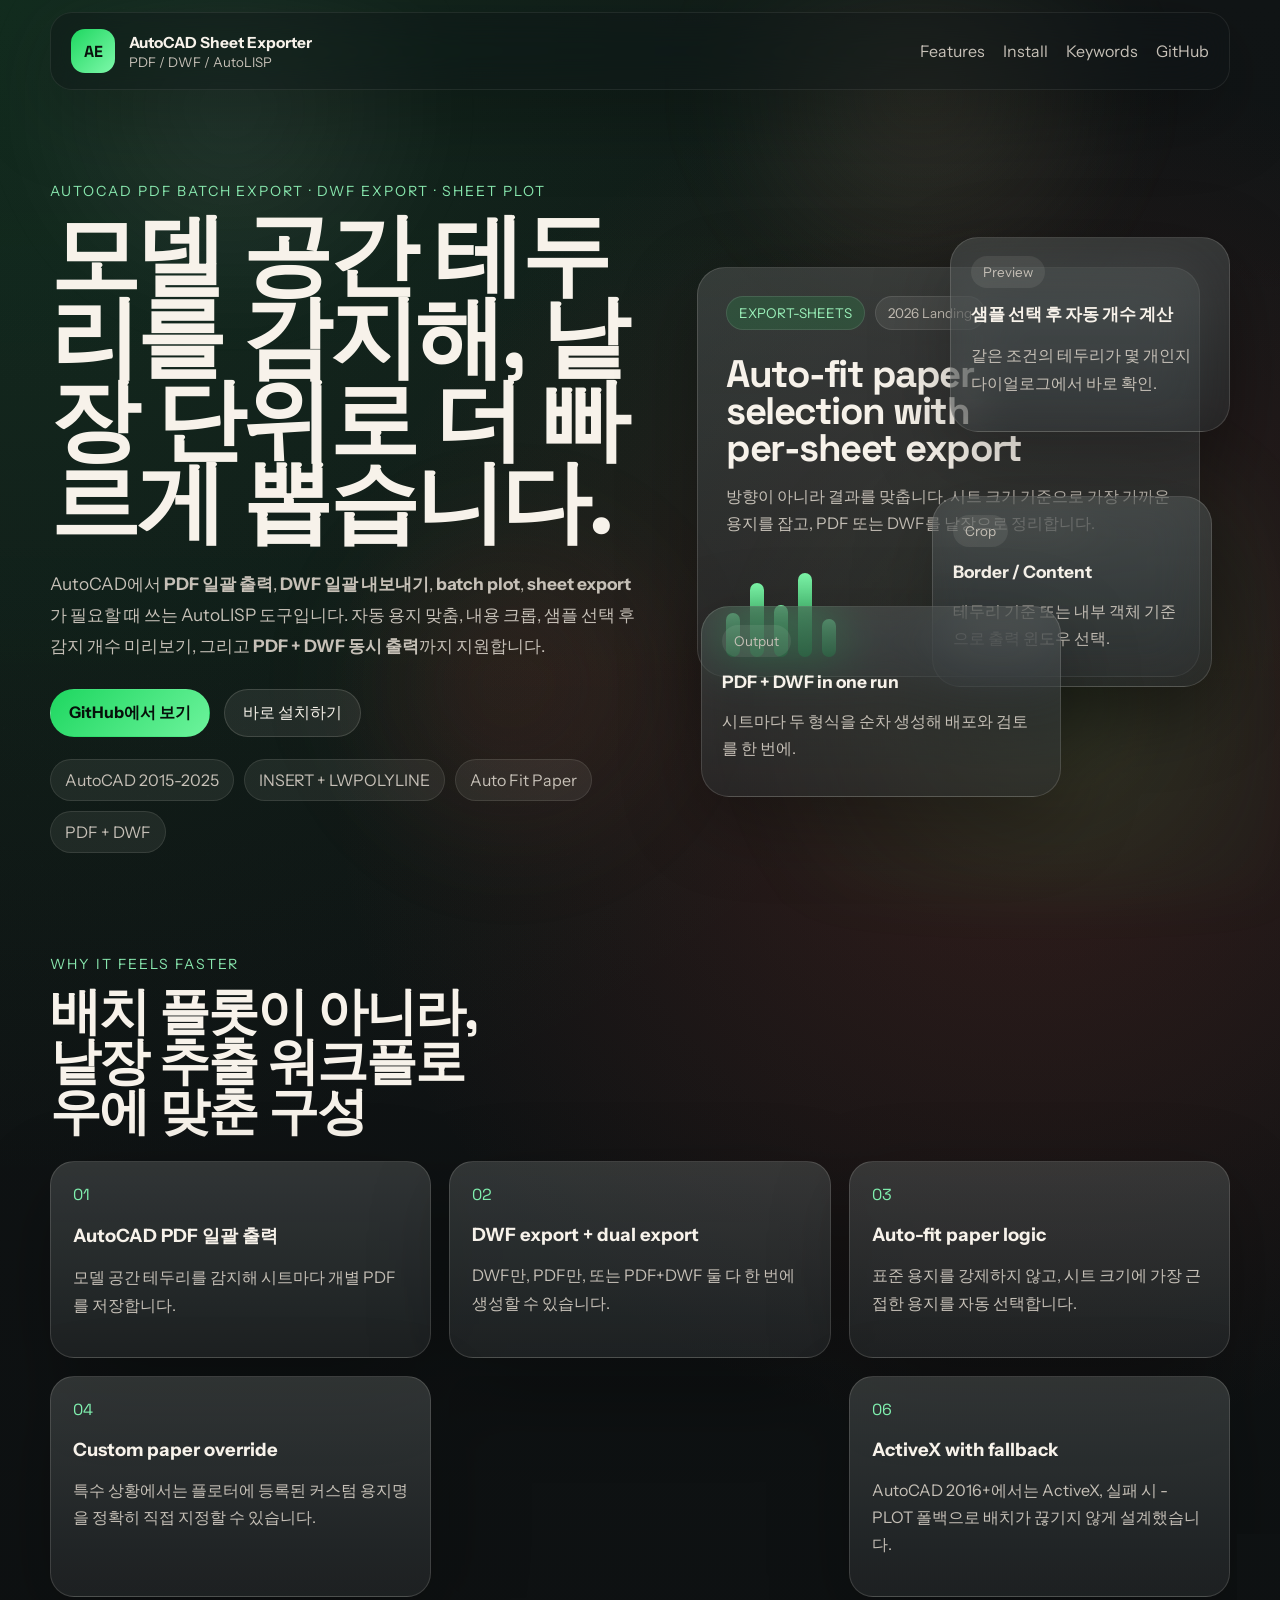
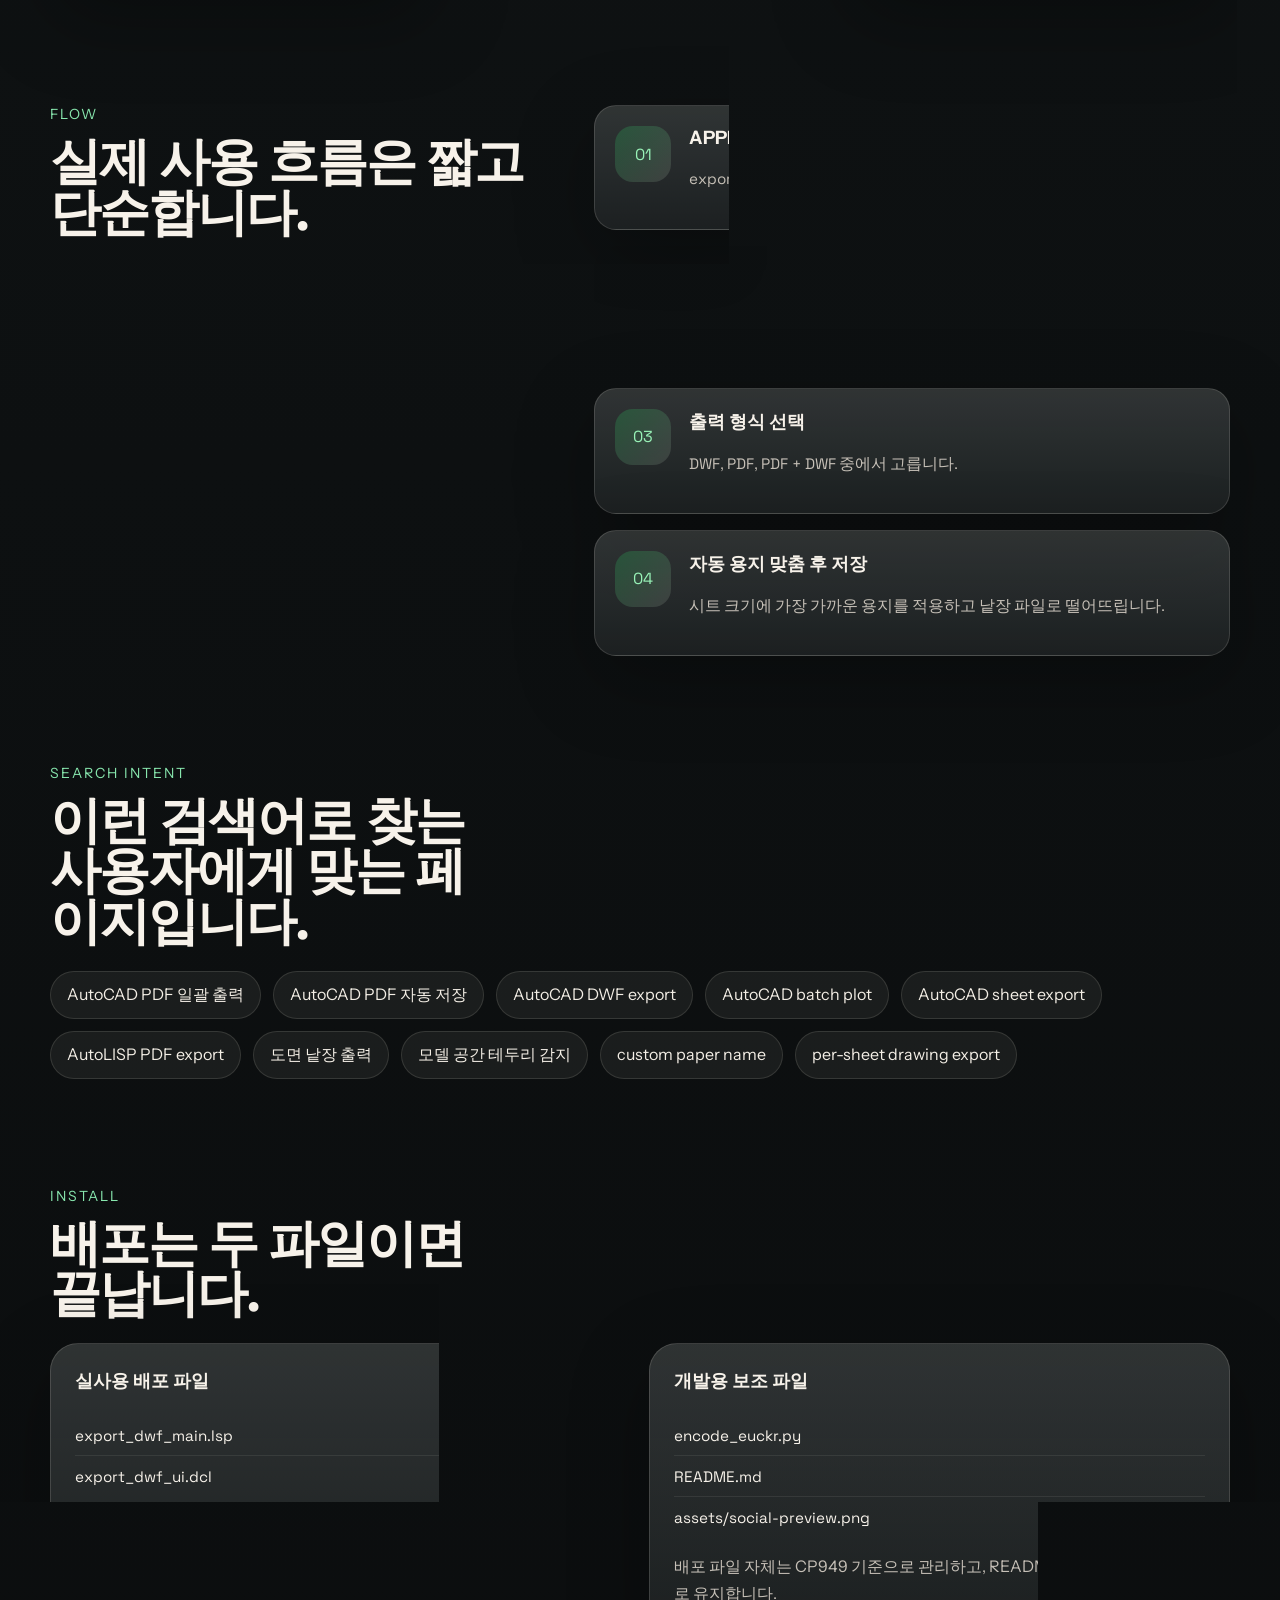
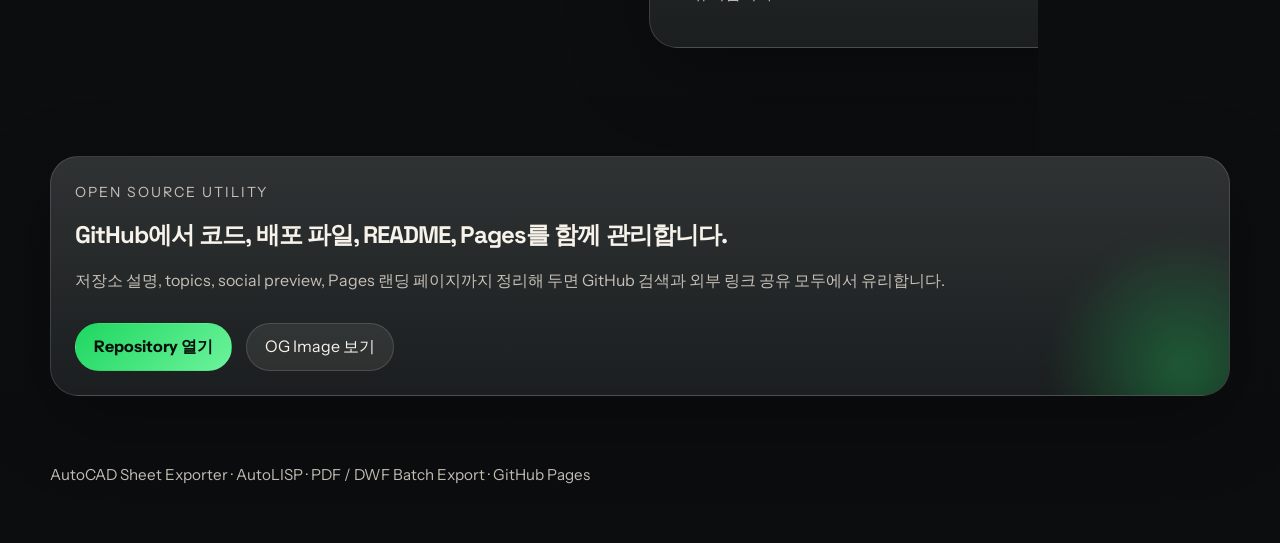
==== docs/index.html @ f346c5ea "Create GitHub Pages landing site" ====
<!doctype html>
<html lang="ko">
  <head>
    <meta charset="utf-8" />
    <meta name="viewport" content="width=device-width, initial-scale=1" />
    <title>AutoCAD PDF/DWF Batch Exporter | AutoLISP Sheet Export</title>
    <meta
      name="description"
      content="AutoCAD PDF 일괄 출력, DWF 일괄 내보내기, batch plot, sheet export를 위한 AutoLISP 도구. 모델 공간 테두리 감지, 자동 용지 맞춤, PDF+DWF 동시 출력 지원."
    />
    <meta
      name="keywords"
      content="AutoCAD PDF 일괄 출력, AutoCAD DWF export, AutoCAD batch plot, AutoCAD sheet export, AutoLISP PDF export, AutoCAD 도면 낱장 출력"
    />
    <meta name="theme-color" content="#101314" />
    <meta name="robots" content="index,follow,max-image-preview:large" />
    <link rel="canonical" href="https://notoow.github.io/autocad-dwf-exporter/" />
    <link rel="icon" href="./assets/favicon.svg" type="image/svg+xml" />
    <link rel="manifest" href="./site.webmanifest" />
    <meta property="og:type" content="website" />
    <meta property="og:site_name" content="AutoCAD Sheet Exporter" />
    <meta property="og:title" content="AutoCAD PDF/DWF Batch Exporter" />
    <meta
      property="og:description"
      content="모델 공간 테두리를 감지해 PDF, DWF, 또는 PDF+DWF로 낱장 출력하는 AutoLISP 배치 내보내기 도구."
    />
    <meta property="og:url" content="https://notoow.github.io/autocad-dwf-exporter/" />
    <meta
      property="og:image"
      content="https://notoow.github.io/autocad-dwf-exporter/assets/social-preview.png"
    />
    <meta property="og:image:width" content="1280" />
    <meta property="og:image:height" content="640" />
    <meta name="twitter:card" content="summary_large_image" />
    <meta name="twitter:title" content="AutoCAD PDF/DWF Batch Exporter" />
    <meta
      name="twitter:description"
      content="AutoCAD PDF 일괄 출력, DWF export, batch plot, sheet export를 위한 AutoLISP Pages 랜딩 페이지."
    />
    <meta
      name="twitter:image"
      content="https://notoow.github.io/autocad-dwf-exporter/assets/social-preview.png"
    />
    <link rel="preconnect" href="https://fonts.googleapis.com" />
    <link rel="preconnect" href="https://fonts.gstatic.com" crossorigin />
    <link
      href="https://fonts.googleapis.com/css2?family=Instrument+Sans:wght@400;500;600;700&family=Space+Grotesk:wght@500;700&display=swap"
      rel="stylesheet"
    />
    <link rel="stylesheet" href="./styles.css" />
    <script type="application/ld+json">
      {
        "@context": "https://schema.org",
        "@type": "SoftwareSourceCode",
        "name": "AutoCAD Sheet Exporter",
        "description": "AutoCAD PDF/DWF batch exporter for model-space sheet borders with auto-fit paper selection, crop modes, preview counts, and PDF+DWF dual export.",
        "codeRepository": "https://github.com/notoow/autocad-dwf-exporter",
        "programmingLanguage": "AutoLISP",
        "runtimePlatform": "AutoCAD 2015-2025",
        "license": "https://github.com/notoow/autocad-dwf-exporter/blob/main/LICENSE",
        "keywords": [
          "AutoCAD PDF batch export",
          "AutoCAD DWF export",
          "AutoCAD batch plot",
          "AutoCAD sheet export",
          "AutoLISP PDF export",
          "AutoCAD 도면 낱장 출력"
        ],
        "author": {
          "@type": "Person",
          "name": "notoow"
        }
      }
    </script>
  </head>
  <body>
    <div class="ambient ambient-a"></div>
    <div class="ambient ambient-b"></div>
    <div class="grain"></div>

    <header class="topbar shell">
      <a class="brand" href="#top">
        <span class="brand-mark">AE</span>
        <span class="brand-copy">
          <strong>AutoCAD Sheet Exporter</strong>
          <small>PDF / DWF / AutoLISP</small>
        </span>
      </a>
      <nav class="nav">
        <a href="#features">Features</a>
        <a href="#install">Install</a>
        <a href="#keywords">Keywords</a>
        <a href="https://github.com/notoow/autocad-dwf-exporter">GitHub</a>
      </nav>
    </header>

    <main id="top">
      <section class="hero shell reveal">
        <div class="hero-copy">
          <p class="eyebrow">AutoCAD PDF Batch Export · DWF Export · Sheet Plot</p>
          <h1>모델 공간 테두리를 감지해, 낱장 단위로 더 빠르게 뽑습니다.</h1>
          <p class="lede">
            AutoCAD에서 <strong>PDF 일괄 출력</strong>, <strong>DWF 일괄 내보내기</strong>,
            <strong>batch plot</strong>, <strong>sheet export</strong>가 필요할 때 쓰는
            AutoLISP 도구입니다. 자동 용지 맞춤, 내용 크롭, 샘플 선택 후 감지 개수 미리보기,
            그리고 <strong>PDF + DWF 동시 출력</strong>까지 지원합니다.
          </p>
          <div class="cta-row">
            <a class="button button-primary" href="https://github.com/notoow/autocad-dwf-exporter">
              GitHub에서 보기
            </a>
            <a class="button button-secondary" href="#install">바로 설치하기</a>
          </div>
          <ul class="signal-row">
            <li>AutoCAD 2015-2025</li>
            <li>INSERT + LWPOLYLINE</li>
            <li>Auto Fit Paper</li>
            <li>PDF + DWF</li>
          </ul>
        </div>

        <div class="hero-stage">
          <article class="glass-panel panel-main">
            <div class="panel-top">
              <span class="pill pill-green">EXPORT-SHEETS</span>
              <span class="pill pill-soft">2026 Landing</span>
            </div>
            <h2>Auto-fit paper selection with per-sheet export</h2>
            <p>
              방향이 아니라 결과를 맞춥니다. 시트 크기 기준으로 가장 가까운 용지를 잡고,
              PDF 또는 DWF를 낱장으로 정리합니다.
            </p>
            <div class="eq-bars" aria-hidden="true">
              <span></span><span></span><span></span><span></span><span></span>
            </div>
          </article>

          <article class="glass-panel panel-card panel-card-a">
            <span class="chip">Preview</span>
            <strong>샘플 선택 후 자동 개수 계산</strong>
            <p>같은 조건의 테두리가 몇 개인지 다이얼로그에서 바로 확인.</p>
          </article>

          <article class="glass-panel panel-card panel-card-b">
            <span class="chip">Crop</span>
            <strong>Border / Content</strong>
            <p>테두리 기준 또는 내부 객체 기준으로 출력 윈도우 선택.</p>
          </article>

          <article class="glass-panel panel-card panel-card-c">
            <span class="chip">Output</span>
            <strong>PDF + DWF in one run</strong>
            <p>시트마다 두 형식을 순차 생성해 배포와 검토를 한 번에.</p>
          </article>
        </div>
      </section>

      <section class="shell section reveal" id="features">
        <div class="section-head">
          <p class="eyebrow">Why It Feels Faster</p>
          <h2>배치 플롯이 아니라, 낱장 추출 워크플로우에 맞춘 구성</h2>
        </div>
        <div class="card-grid">
          <article class="feature-card">
            <span class="feature-index">01</span>
            <h3>AutoCAD PDF 일괄 출력</h3>
            <p>모델 공간 테두리를 감지해 시트마다 개별 PDF를 저장합니다.</p>
          </article>
          <article class="feature-card">
            <span class="feature-index">02</span>
            <h3>DWF export + dual export</h3>
            <p>DWF만, PDF만, 또는 PDF+DWF 둘 다 한 번에 생성할 수 있습니다.</p>
          </article>
          <article class="feature-card">
            <span class="feature-index">03</span>
            <h3>Auto-fit paper logic</h3>
            <p>표준 용지를 강제하지 않고, 시트 크기에 가장 근접한 용지를 자동 선택합니다.</p>
          </article>
          <article class="feature-card">
            <span class="feature-index">04</span>
            <h3>Custom paper override</h3>
            <p>특수 상황에서는 플로터에 등록된 커스텀 용지명을 정확히 직접 지정할 수 있습니다.</p>
          </article>
          <article class="feature-card">
            <span class="feature-index">05</span>
            <h3>Sample-driven detection</h3>
            <p>테두리 하나를 클릭하면 레이어와 ACI를 잡아 같은 조건의 시트를 자동 찾습니다.</p>
          </article>
          <article class="feature-card">
            <span class="feature-index">06</span>
            <h3>ActiveX with fallback</h3>
            <p>AutoCAD 2016+에서는 ActiveX, 실패 시 -PLOT 폴백으로 배치가 끊기지 않게 설계했습니다.</p>
          </article>
        </div>
      </section>

      <section class="shell section split reveal">
        <div class="section-head compact">
          <p class="eyebrow">Flow</p>
          <h2>실제 사용 흐름은 짧고 단순합니다.</h2>
        </div>
        <div class="timeline">
          <article class="timeline-item">
            <span>01</span>
            <div>
              <h3>APPLOAD</h3>
              <p><code>export_dwf_main.lsp</code> 를 로드합니다.</p>
            </div>
          </article>
          <article class="timeline-item">
            <span>02</span>
            <div>
              <h3>샘플 선택 또는 레이어 지정</h3>
              <p>샘플 테두리를 클릭하거나 레이어/ACI 조건으로 감지 대상을 정합니다.</p>
            </div>
          </article>
          <article class="timeline-item">
            <span>03</span>
            <div>
              <h3>출력 형식 선택</h3>
              <p><code>DWF</code>, <code>PDF</code>, <code>PDF + DWF</code> 중에서 고릅니다.</p>
            </div>
          </article>
          <article class="timeline-item">
            <span>04</span>
            <div>
              <h3>자동 용지 맞춤 후 저장</h3>
              <p>시트 크기에 가장 가까운 용지를 적용하고 낱장 파일로 떨어뜨립니다.</p>
            </div>
          </article>
        </div>
      </section>

      <section class="shell section reveal" id="keywords">
        <div class="section-head">
          <p class="eyebrow">Search Intent</p>
          <h2>이런 검색어로 찾는 사용자에게 맞는 페이지입니다.</h2>
        </div>
        <div class="keyword-cloud">
          <span>AutoCAD PDF 일괄 출력</span>
          <span>AutoCAD PDF 자동 저장</span>
          <span>AutoCAD DWF export</span>
          <span>AutoCAD batch plot</span>
          <span>AutoCAD sheet export</span>
          <span>AutoLISP PDF export</span>
          <span>도면 낱장 출력</span>
          <span>모델 공간 테두리 감지</span>
          <span>custom paper name</span>
          <span>per-sheet drawing export</span>
        </div>
      </section>

      <section class="shell section install reveal" id="install">
        <div class="section-head">
          <p class="eyebrow">Install</p>
          <h2>배포는 두 파일이면 끝납니다.</h2>
        </div>
        <div class="install-layout">
          <article class="glass-panel install-card">
            <h3>실사용 배포 파일</h3>
            <ul class="clean-list">
              <li><code>export_dwf_main.lsp</code></li>
              <li><code>export_dwf_ui.dcl</code></li>
            </ul>
            <p>대상 DWG와 같은 폴더에 두고, AutoCAD에서 <code>APPLOAD</code> 후 <code>EXPORT-SHEETS</code> 를 실행하면 됩니다.</p>
          </article>
          <article class="glass-panel install-card">
            <h3>개발용 보조 파일</h3>
            <ul class="clean-list">
              <li><code>encode_euckr.py</code></li>
              <li><code>README.md</code></li>
              <li><code>assets/social-preview.png</code></li>
            </ul>
            <p>배포 파일 자체는 CP949 기준으로 관리하고, README와 Pages는 UTF-8로 유지합니다.</p>
          </article>
        </div>
      </section>

      <section class="shell section final-cta reveal">
        <article class="glass-panel final-panel">
          <p class="eyebrow">Open Source Utility</p>
          <h2>GitHub에서 코드, 배포 파일, README, Pages를 함께 관리합니다.</h2>
          <p>
            저장소 설명, topics, social preview, Pages 랜딩 페이지까지 정리해 두면
            GitHub 검색과 외부 링크 공유 모두에서 유리합니다.
          </p>
          <div class="cta-row">
            <a class="button button-primary" href="https://github.com/notoow/autocad-dwf-exporter">
              Repository 열기
            </a>
            <a class="button button-secondary" href="./assets/social-preview.png">
              OG Image 보기
            </a>
          </div>
        </article>
      </section>
    </main>

    <footer class="shell footer">
      <p>AutoCAD Sheet Exporter · AutoLISP · PDF / DWF Batch Export · GitHub Pages</p>
    </footer>
  </body>
</html>
---- docs/styles.css ----
:root {
  --bg: #0d1011;
  --bg-soft: #12181a;
  --card: rgba(255, 250, 243, 0.08);
  --card-strong: rgba(255, 248, 238, 0.14);
  --stroke: rgba(255, 248, 238, 0.14);
  --text: #f7f2ea;
  --muted: #c6c0b7;
  --green: #1ed760;
  --green-deep: #0a7c35;
  --sand: #f4efe6;
  --red: #d24d3f;
  --shadow: 0 24px 80px rgba(0, 0, 0, 0.28);
}

* {
  box-sizing: border-box;
}

html {
  scroll-behavior: smooth;
}

body {
  margin: 0;
  font-family: "Instrument Sans", "Segoe UI", sans-serif;
  color: var(--text);
  background:
    radial-gradient(circle at top left, rgba(30, 215, 96, 0.12), transparent 30%),
    radial-gradient(circle at 80% 20%, rgba(210, 77, 63, 0.18), transparent 22%),
    linear-gradient(180deg, #111516 0%, #0d1011 55%, #0b0d0e 100%);
  min-height: 100vh;
  overflow-x: hidden;
}

a {
  color: inherit;
  text-decoration: none;
}

code {
  font-family: "Space Grotesk", monospace;
  font-size: 0.95em;
}

.ambient,
.grain {
  pointer-events: none;
  position: fixed;
  inset: 0;
}

.ambient-a {
  background:
    radial-gradient(circle at 18% 12%, rgba(255, 255, 255, 0.08), transparent 18%),
    radial-gradient(circle at 82% 78%, rgba(30, 215, 96, 0.12), transparent 26%);
  filter: blur(24px);
}

.ambient-b {
  background:
    radial-gradient(circle at 72% 10%, rgba(255, 214, 168, 0.12), transparent 18%),
    radial-gradient(circle at 40% 76%, rgba(210, 77, 63, 0.12), transparent 20%);
  filter: blur(42px);
}

.grain {
  opacity: 0.08;
  background-image:
    linear-gradient(transparent 0, rgba(255, 255, 255, 0.22) 50%, transparent 100%),
    url("data:image/svg+xml,%3Csvg xmlns='http://www.w3.org/2000/svg' width='120' height='120' viewBox='0 0 120 120'%3E%3Cg fill='%23ffffff' fill-opacity='.18'%3E%3Ccircle cx='4' cy='8' r='1'/%3E%3Ccircle cx='42' cy='26' r='1'/%3E%3Ccircle cx='88' cy='14' r='1'/%3E%3Ccircle cx='28' cy='76' r='1'/%3E%3Ccircle cx='100' cy='84' r='1'/%3E%3Ccircle cx='62' cy='58' r='1'/%3E%3C/g%3E%3C/svg%3E");
  mix-blend-mode: soft-light;
}

.shell {
  width: min(1180px, calc(100% - 32px));
  margin: 0 auto;
}

.topbar {
  position: sticky;
  top: 12px;
  z-index: 20;
  margin-top: 12px;
  padding: 16px 20px;
  display: flex;
  justify-content: space-between;
  align-items: center;
  gap: 24px;
  background: rgba(17, 21, 22, 0.5);
  border: 1px solid rgba(255, 250, 243, 0.08);
  border-radius: 22px;
  backdrop-filter: blur(24px) saturate(140%);
  box-shadow: var(--shadow);
}

.brand {
  display: flex;
  align-items: center;
  gap: 14px;
}

.brand-mark {
  display: grid;
  place-items: center;
  width: 44px;
  height: 44px;
  border-radius: 14px;
  background: linear-gradient(135deg, var(--green), #7ef8aa);
  color: #09100c;
  font-family: "Space Grotesk", sans-serif;
  font-weight: 700;
}

.brand-copy {
  display: flex;
  flex-direction: column;
  gap: 2px;
}

.brand-copy strong {
  font-size: 0.96rem;
}

.brand-copy small,
.nav a {
  color: var(--muted);
}

.nav {
  display: flex;
  gap: 18px;
  flex-wrap: wrap;
}

.nav a:hover {
  color: var(--text);
}

.hero {
  padding: 92px 0 48px;
  display: grid;
  grid-template-columns: 1.02fr 0.98fr;
  gap: 32px;
  align-items: center;
}

.eyebrow {
  margin: 0 0 14px;
  color: #88e7ae;
  font-size: 0.88rem;
  letter-spacing: 0.14em;
  text-transform: uppercase;
}

.hero h1,
.section-head h2,
.final-panel h2 {
  margin: 0;
  font-family: "Space Grotesk", sans-serif;
  font-weight: 700;
  letter-spacing: -0.04em;
}

.hero h1 {
  font-size: clamp(3rem, 7vw, 5.6rem);
  line-height: 0.92;
  max-width: 10ch;
}

.lede {
  max-width: 60ch;
  margin: 24px 0 0;
  font-size: 1.08rem;
  line-height: 1.8;
  color: var(--muted);
}

.cta-row {
  display: flex;
  gap: 14px;
  margin-top: 28px;
  flex-wrap: wrap;
}

.button {
  min-height: 48px;
  padding: 0 18px;
  display: inline-flex;
  align-items: center;
  border-radius: 999px;
  border: 1px solid var(--stroke);
  transition: transform 180ms ease, border-color 180ms ease, background 180ms ease;
}

.button:hover {
  transform: translateY(-1px);
}

.button-primary {
  background: linear-gradient(135deg, var(--green), #6df39c);
  color: #06100a;
  border-color: transparent;
  font-weight: 700;
}

.button-secondary {
  background: rgba(255, 250, 243, 0.08);
}

.signal-row,
.clean-list {
  margin: 22px 0 0;
  padding: 0;
  list-style: none;
}

.signal-row {
  display: flex;
  flex-wrap: wrap;
  gap: 10px;
}

.signal-row li {
  padding: 10px 14px;
  border-radius: 999px;
  background: rgba(255, 248, 238, 0.07);
  border: 1px solid rgba(255, 248, 238, 0.1);
  color: var(--muted);
}

.hero-stage {
  position: relative;
  min-height: 560px;
}

.glass-panel,
.feature-card,
.timeline-item {
  border: 1px solid var(--stroke);
  backdrop-filter: blur(24px) saturate(145%);
  background:
    linear-gradient(180deg, rgba(255, 251, 246, 0.14), rgba(255, 251, 246, 0.06)),
    rgba(17, 24, 26, 0.44);
  box-shadow: var(--shadow);
}

.glass-panel {
  border-radius: 28px;
}

.panel-main {
  position: absolute;
  inset: 30px 30px 120px 30px;
  padding: 28px;
}

.panel-main h2 {
  margin: 26px 0 12px;
  max-width: 12ch;
  font-family: "Space Grotesk", sans-serif;
  font-size: clamp(2rem, 3vw, 2.8rem);
  line-height: 0.96;
  letter-spacing: -0.04em;
}

.panel-main p,
.panel-card p,
.feature-card p,
.timeline-item p,
.install-card p,
.final-panel p {
  color: var(--muted);
  line-height: 1.7;
}

.panel-top,
.chip {
  display: inline-flex;
  align-items: center;
  gap: 10px;
}

.pill,
.chip {
  border-radius: 999px;
  padding: 8px 12px;
  font-size: 0.84rem;
}

.pill {
  border: 1px solid rgba(255, 255, 255, 0.1);
}

.pill-green {
  background: rgba(30, 215, 96, 0.14);
  color: #9cf3bb;
}

.pill-soft,
.chip {
  background: rgba(255, 248, 238, 0.08);
  color: var(--muted);
}

.eq-bars {
  display: flex;
  gap: 10px;
  align-items: end;
  margin-top: 36px;
  height: 84px;
}

.eq-bars span {
  width: 14px;
  border-radius: 999px;
  background: linear-gradient(180deg, #7ef8aa, #0d7f38);
  animation: pulse 1.7s ease-in-out infinite;
}

.eq-bars span:nth-child(1) { height: 44px; animation-delay: 0s; }
.eq-bars span:nth-child(2) { height: 74px; animation-delay: 0.18s; }
.eq-bars span:nth-child(3) { height: 52px; animation-delay: 0.3s; }
.eq-bars span:nth-child(4) { height: 84px; animation-delay: 0.45s; }
.eq-bars span:nth-child(5) { height: 38px; animation-delay: 0.62s; }

.panel-card {
  position: absolute;
  width: min(280px, 62%);
  padding: 18px 20px;
}

.panel-card strong {
  display: block;
  margin-top: 14px;
  font-size: 1.08rem;
}

.panel-card-a { right: 0; top: 0; }
.panel-card-b { right: 18px; bottom: 110px; }
.panel-card-c { left: 34px; bottom: 0; width: min(360px, 76%); }

.section {
  padding: 54px 0;
}

.section-head {
  margin-bottom: 24px;
}

.section-head h2 {
  font-size: clamp(2rem, 4vw, 3.3rem);
  line-height: 0.98;
  max-width: 14ch;
}

.section-head.compact h2 {
  max-width: 18ch;
}

.card-grid {
  display: grid;
  grid-template-columns: repeat(3, minmax(0, 1fr));
  gap: 18px;
}

.feature-card {
  padding: 22px;
  border-radius: 24px;
}

.feature-index {
  display: inline-block;
  margin-bottom: 18px;
  font-family: "Space Grotesk", sans-serif;
  color: #80f0af;
}

.feature-card h3,
.timeline-item h3,
.install-card h3 {
  margin: 0;
  font-size: 1.15rem;
}

.split {
  display: grid;
  grid-template-columns: 0.9fr 1.1fr;
  gap: 24px;
  align-items: start;
}

.timeline {
  display: grid;
  gap: 16px;
}

.timeline-item {
  display: grid;
  grid-template-columns: 56px 1fr;
  gap: 18px;
  padding: 20px;
  border-radius: 22px;
}

.timeline-item span {
  display: grid;
  place-items: center;
  width: 56px;
  height: 56px;
  border-radius: 18px;
  background: linear-gradient(135deg, rgba(30, 215, 96, 0.22), rgba(255, 248, 238, 0.12));
  font-family: "Space Grotesk", sans-serif;
  color: #98f2b7;
}

.keyword-cloud {
  display: flex;
  flex-wrap: wrap;
  gap: 12px;
}

.keyword-cloud span {
  padding: 12px 16px;
  border-radius: 999px;
  border: 1px solid rgba(255, 248, 238, 0.12);
  background: rgba(255, 248, 238, 0.06);
  color: var(--sand);
}

.install-layout {
  display: grid;
  grid-template-columns: repeat(2, minmax(0, 1fr));
  gap: 18px;
}

.install-card,
.final-panel {
  padding: 24px;
}

.clean-list li {
  padding: 10px 0;
  border-bottom: 1px solid rgba(255, 248, 238, 0.08);
}

.clean-list li:last-child {
  border-bottom: 0;
}

.final-panel {
  position: relative;
  overflow: hidden;
}

.final-panel::after {
  content: "";
  position: absolute;
  inset: auto -8% -48% auto;
  width: 280px;
  height: 280px;
  border-radius: 50%;
  background: radial-gradient(circle, rgba(30, 215, 96, 0.32), transparent 68%);
  filter: blur(10px);
}

.footer {
  padding: 0 0 44px;
  color: var(--muted);
  font-size: 0.95rem;
}

.reveal {
  animation: fade-up 0.7s ease both;
}

@keyframes fade-up {
  from {
    opacity: 0;
    transform: translateY(16px);
  }
  to {
    opacity: 1;
    transform: translateY(0);
  }
}

@keyframes pulse {
  0%, 100% {
    transform: scaleY(0.92);
    opacity: 0.88;
  }
  50% {
    transform: scaleY(1.08);
    opacity: 1;
  }
}

@media (max-width: 1024px) {
  .hero,
  .split,
  .install-layout,
  .card-grid {
    grid-template-columns: 1fr;
  }

  .hero-stage {
    min-height: 640px;
  }
}

@media (max-width: 720px) {
  .topbar {
    padding: 14px 16px;
  }

  .nav {
    display: none;
  }

  .hero {
    padding-top: 72px;
  }

  .hero h1 {
    max-width: 100%;
  }

  .panel-main {
    inset: 0 0 184px 0;
  }

  .panel-card-a { right: 0; top: 344px; }
  .panel-card-b { right: 0; bottom: 92px; }
  .panel-card-c { left: 0; bottom: 0; width: 100%; }

  .panel-card {
    width: 100%;
  }

  .keyword-cloud span,
  .signal-row li {
    width: 100%;
  }
}
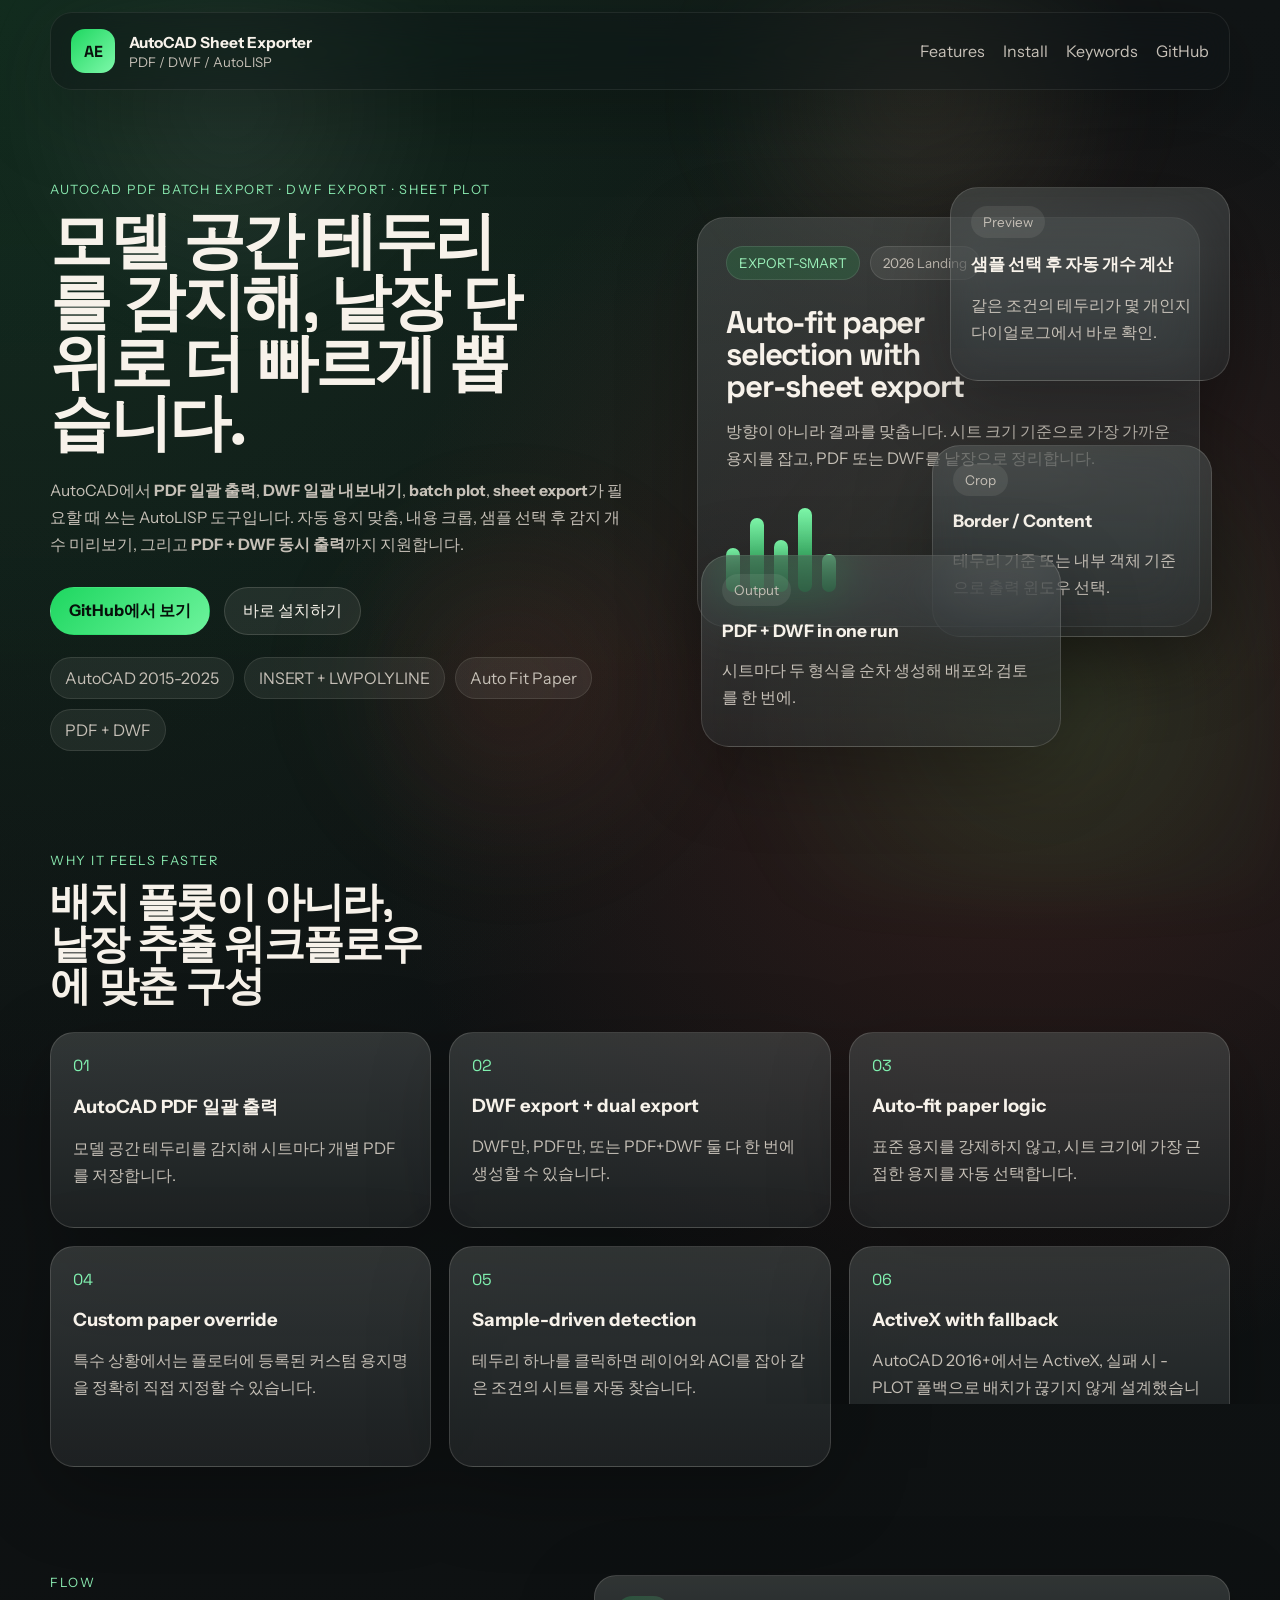
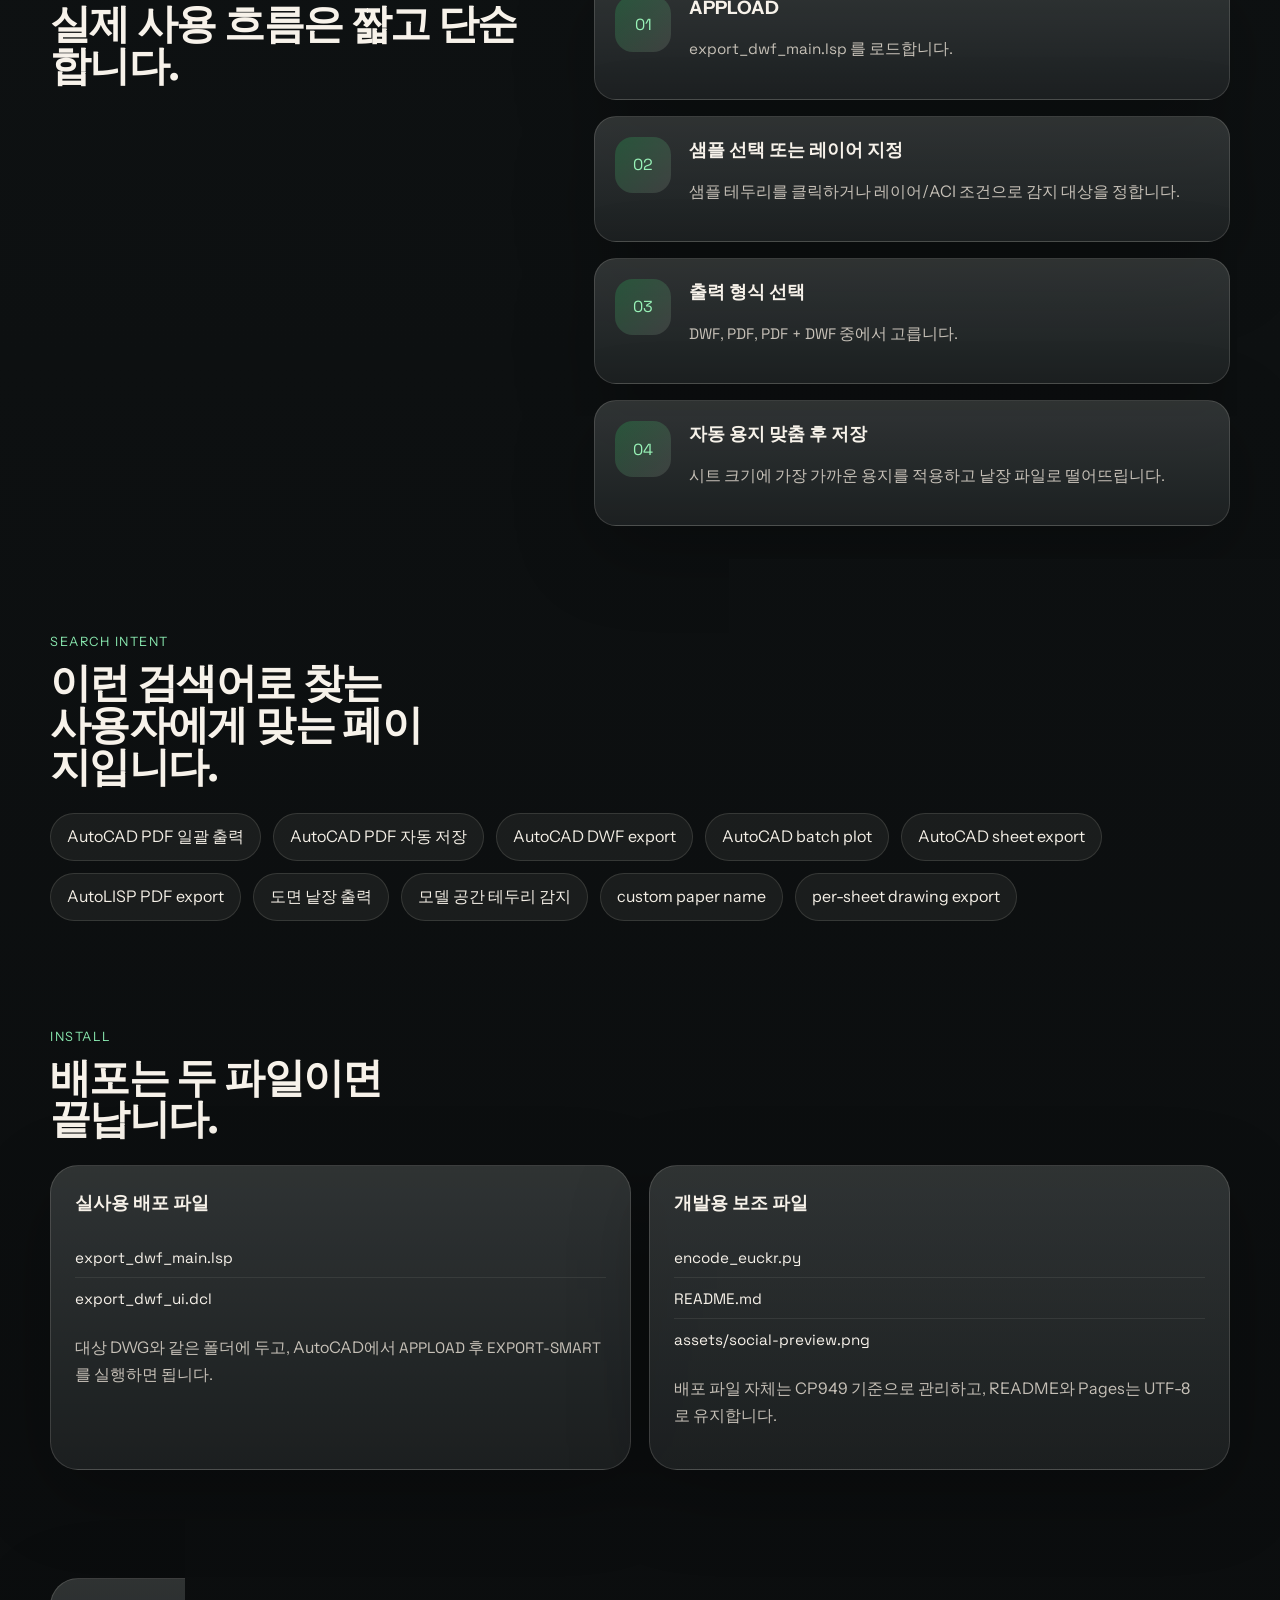
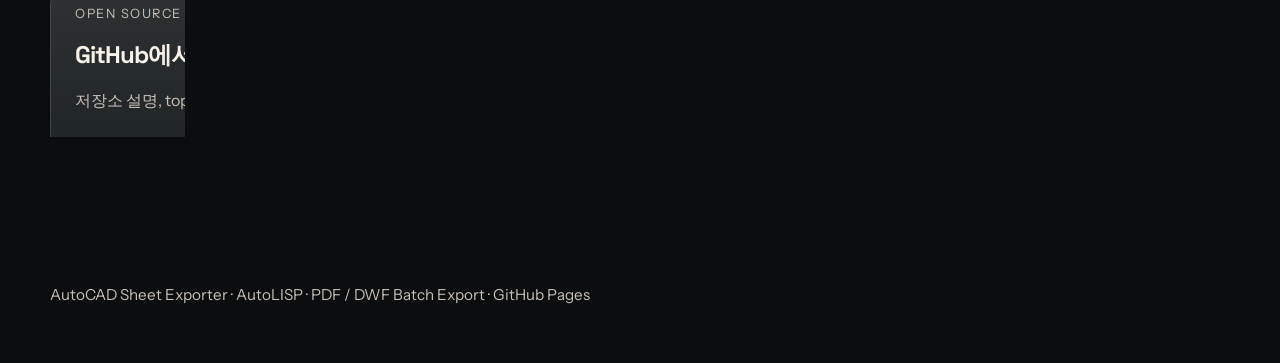
==== commit 6f0d010b: "Rename primary command to EXPORT-SMART" ====
--- a/docs/index.html
+++ b/docs/index.html
@@ -122,7 +122,7 @@
         <div class="hero-stage">
           <article class="glass-panel panel-main">
             <div class="panel-top">
-              <span class="pill pill-green">EXPORT-SHEETS</span>
+              <span class="pill pill-green">EXPORT-SMART</span>
               <span class="pill pill-soft">2026 Landing</span>
             </div>
             <h2>Auto-fit paper selection with per-sheet export</h2>
@@ -262,7 +262,7 @@
               <li><code>export_dwf_main.lsp</code></li>
               <li><code>export_dwf_ui.dcl</code></li>
             </ul>
-            <p>대상 DWG와 같은 폴더에 두고, AutoCAD에서 <code>APPLOAD</code> 후 <code>EXPORT-SHEETS</code> 를 실행하면 됩니다.</p>
+            <p>대상 DWG와 같은 폴더에 두고, AutoCAD에서 <code>APPLOAD</code> 후 <code>EXPORT-SMART</code> 를 실행하면 됩니다.</p>
           </article>
           <article class="glass-panel install-card">
             <h3>개발용 보조 파일</h3>
--- a/docs/styles.css
+++ b/docs/styles.css
@@ -148,8 +148,8 @@
 .eyebrow {
   margin: 0 0 14px;
   color: #88e7ae;
-  font-size: 0.88rem;
-  letter-spacing: 0.14em;
+  font-size: 0.8rem;
+  letter-spacing: 0.12em;
   text-transform: uppercase;
 }
 
@@ -163,16 +163,16 @@
 }
 
 .hero h1 {
-  font-size: clamp(3rem, 7vw, 5.6rem);
-  line-height: 0.92;
-  max-width: 10ch;
+  font-size: clamp(2.05rem, 4.85vw, 3.95rem);
+  line-height: 0.98;
+  max-width: 12ch;
 }
 
 .lede {
   max-width: 60ch;
   margin: 24px 0 0;
-  font-size: 1.08rem;
-  line-height: 1.8;
+  font-size: 0.98rem;
+  line-height: 1.72;
   color: var(--muted);
 }
 
@@ -259,8 +259,8 @@
   margin: 26px 0 12px;
   max-width: 12ch;
   font-family: "Space Grotesk", sans-serif;
-  font-size: clamp(2rem, 3vw, 2.8rem);
-  line-height: 0.96;
+  font-size: clamp(1.7rem, 2.45vw, 2.35rem);
+  line-height: 1.02;
   letter-spacing: -0.04em;
 }
 
@@ -349,8 +349,8 @@
 }
 
 .section-head h2 {
-  font-size: clamp(2rem, 4vw, 3.3rem);
-  line-height: 0.98;
+  font-size: clamp(1.75rem, 3.2vw, 2.75rem);
+  line-height: 1.02;
   max-width: 14ch;
 }
 
@@ -523,6 +523,7 @@
   }
 
   .hero h1 {
+    font-size: clamp(1.9rem, 9.8vw, 2.85rem);
     max-width: 100%;
   }
 
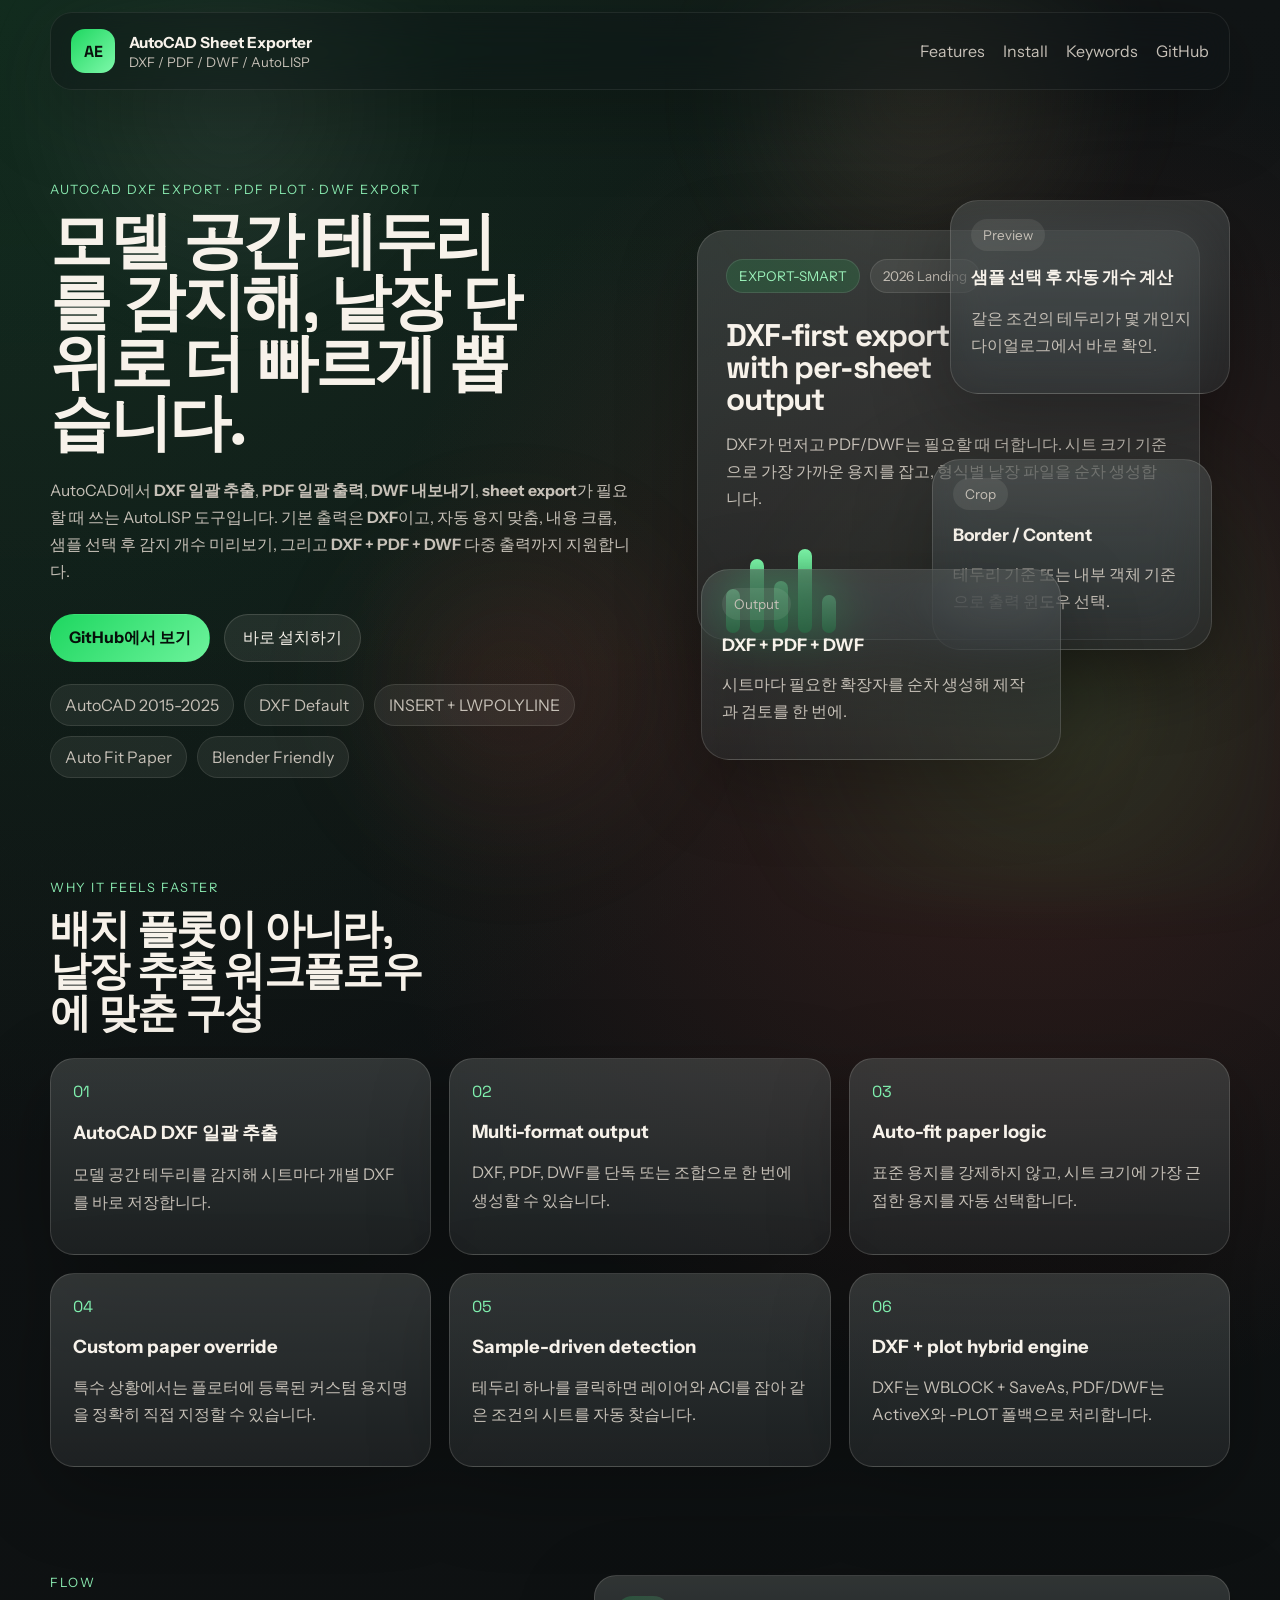
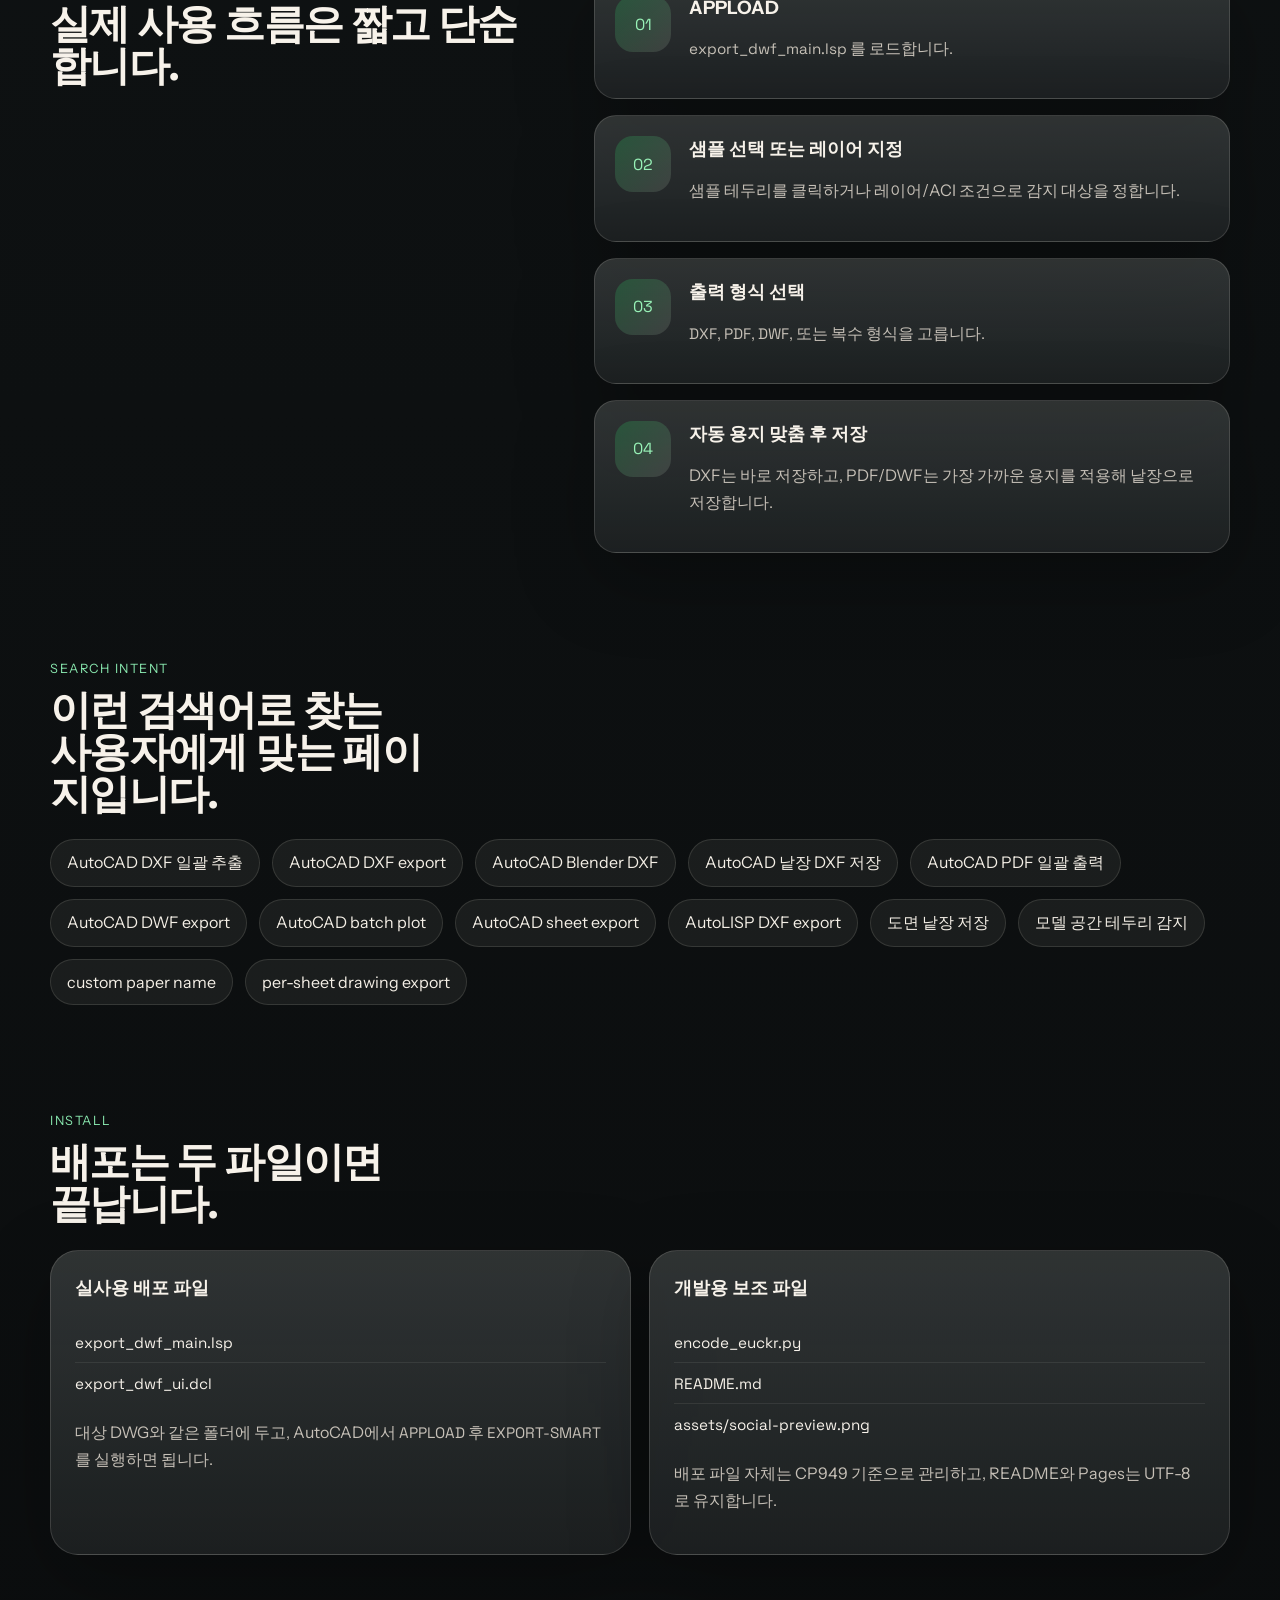
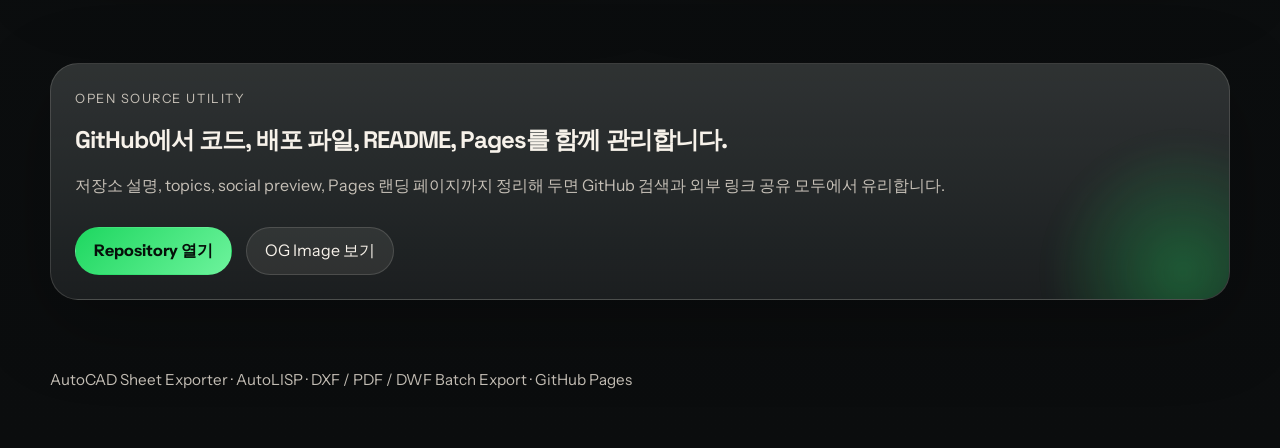
==== commit 53666c5e: "Make DXF the default export workflow" ====
--- a/docs/index.html
+++ b/docs/index.html
@@ -3,14 +3,14 @@
   <head>
     <meta charset="utf-8" />
     <meta name="viewport" content="width=device-width, initial-scale=1" />
-    <title>AutoCAD PDF/DWF Batch Exporter | AutoLISP Sheet Export</title>
+    <title>AutoCAD DXF/PDF/DWF Batch Exporter | AutoLISP Sheet Export</title>
     <meta
       name="description"
-      content="AutoCAD PDF 일괄 출력, DWF 일괄 내보내기, batch plot, sheet export를 위한 AutoLISP 도구. 모델 공간 테두리 감지, 자동 용지 맞춤, PDF+DWF 동시 출력 지원."
+      content="AutoCAD DXF 일괄 추출, PDF 일괄 출력, DWF 내보내기, batch plot, sheet export를 위한 AutoLISP 도구. 모델 공간 테두리 감지, DXF 기본 출력, 자동 용지 맞춤, 다중 형식 동시 저장 지원."
     />
     <meta
       name="keywords"
-      content="AutoCAD PDF 일괄 출력, AutoCAD DWF export, AutoCAD batch plot, AutoCAD sheet export, AutoLISP PDF export, AutoCAD 도면 낱장 출력"
+      content="AutoCAD DXF export, AutoCAD PDF 일괄 출력, AutoCAD DWF export, AutoCAD batch plot, AutoCAD sheet export, AutoCAD Blender DXF, AutoCAD 도면 낱장 저장"
     />
     <meta name="theme-color" content="#101314" />
     <meta name="robots" content="index,follow,max-image-preview:large" />
@@ -19,10 +19,10 @@
     <link rel="manifest" href="./site.webmanifest" />
     <meta property="og:type" content="website" />
     <meta property="og:site_name" content="AutoCAD Sheet Exporter" />
-    <meta property="og:title" content="AutoCAD PDF/DWF Batch Exporter" />
+    <meta property="og:title" content="AutoCAD DXF/PDF/DWF Batch Exporter" />
     <meta
       property="og:description"
-      content="모델 공간 테두리를 감지해 PDF, DWF, 또는 PDF+DWF로 낱장 출력하는 AutoLISP 배치 내보내기 도구."
+      content="모델 공간 테두리를 감지해 DXF, PDF, DWF를 낱장 단위로 저장하는 AutoLISP 배치 내보내기 도구."
     />
     <meta property="og:url" content="https://notoow.github.io/autocad-dwf-exporter/" />
     <meta
@@ -32,10 +32,10 @@
     <meta property="og:image:width" content="1280" />
     <meta property="og:image:height" content="640" />
     <meta name="twitter:card" content="summary_large_image" />
-    <meta name="twitter:title" content="AutoCAD PDF/DWF Batch Exporter" />
+    <meta name="twitter:title" content="AutoCAD DXF/PDF/DWF Batch Exporter" />
     <meta
       name="twitter:description"
-      content="AutoCAD PDF 일괄 출력, DWF export, batch plot, sheet export를 위한 AutoLISP Pages 랜딩 페이지."
+      content="AutoCAD DXF export, PDF batch export, DWF export, batch plot, sheet export를 위한 AutoLISP Pages 랜딩 페이지."
     />
     <meta
       name="twitter:image"
@@ -53,18 +53,21 @@
         "@context": "https://schema.org",
         "@type": "SoftwareSourceCode",
         "name": "AutoCAD Sheet Exporter",
-        "description": "AutoCAD PDF/DWF batch exporter for model-space sheet borders with auto-fit paper selection, crop modes, preview counts, and PDF+DWF dual export.",
+        "description": "AutoCAD DXF/PDF/DWF batch exporter for model-space sheet borders with DXF-first workflow, auto-fit paper selection, crop modes, and multi-format export.",
         "codeRepository": "https://github.com/notoow/autocad-dwf-exporter",
         "programmingLanguage": "AutoLISP",
         "runtimePlatform": "AutoCAD 2015-2025",
         "license": "https://github.com/notoow/autocad-dwf-exporter/blob/main/LICENSE",
         "keywords": [
+          "AutoCAD DXF batch export",
+          "AutoCAD DXF export",
+          "AutoCAD Blender DXF",
           "AutoCAD PDF batch export",
           "AutoCAD DWF export",
           "AutoCAD batch plot",
           "AutoCAD sheet export",
-          "AutoLISP PDF export",
-          "AutoCAD 도면 낱장 출력"
+          "AutoLISP DXF export",
+          "AutoCAD 도면 낱장 저장"
         ],
         "author": {
           "@type": "Person",
@@ -83,7 +86,7 @@
         <span class="brand-mark">AE</span>
         <span class="brand-copy">
           <strong>AutoCAD Sheet Exporter</strong>
-          <small>PDF / DWF / AutoLISP</small>
+          <small>DXF / PDF / DWF / AutoLISP</small>
         </span>
       </a>
       <nav class="nav">
@@ -97,13 +100,14 @@
     <main id="top">
       <section class="hero shell reveal">
         <div class="hero-copy">
-          <p class="eyebrow">AutoCAD PDF Batch Export · DWF Export · Sheet Plot</p>
+          <p class="eyebrow">AutoCAD DXF Export · PDF Plot · DWF Export</p>
           <h1>모델 공간 테두리를 감지해, 낱장 단위로 더 빠르게 뽑습니다.</h1>
           <p class="lede">
-            AutoCAD에서 <strong>PDF 일괄 출력</strong>, <strong>DWF 일괄 내보내기</strong>,
-            <strong>batch plot</strong>, <strong>sheet export</strong>가 필요할 때 쓰는
-            AutoLISP 도구입니다. 자동 용지 맞춤, 내용 크롭, 샘플 선택 후 감지 개수 미리보기,
-            그리고 <strong>PDF + DWF 동시 출력</strong>까지 지원합니다.
+            AutoCAD에서 <strong>DXF 일괄 추출</strong>, <strong>PDF 일괄 출력</strong>,
+            <strong>DWF 내보내기</strong>, <strong>sheet export</strong>가 필요할 때 쓰는
+            AutoLISP 도구입니다. 기본 출력은 <strong>DXF</strong>이고, 자동 용지 맞춤,
+            내용 크롭, 샘플 선택 후 감지 개수 미리보기, 그리고
+            <strong>DXF + PDF + DWF</strong> 다중 출력까지 지원합니다.
           </p>
           <div class="cta-row">
             <a class="button button-primary" href="https://github.com/notoow/autocad-dwf-exporter">
@@ -113,9 +117,10 @@
           </div>
           <ul class="signal-row">
             <li>AutoCAD 2015-2025</li>
+            <li>DXF Default</li>
             <li>INSERT + LWPOLYLINE</li>
             <li>Auto Fit Paper</li>
-            <li>PDF + DWF</li>
+            <li>Blender Friendly</li>
           </ul>
         </div>
 
@@ -125,10 +130,10 @@
               <span class="pill pill-green">EXPORT-SMART</span>
               <span class="pill pill-soft">2026 Landing</span>
             </div>
-            <h2>Auto-fit paper selection with per-sheet export</h2>
+            <h2>DXF-first export with per-sheet output</h2>
             <p>
-              방향이 아니라 결과를 맞춥니다. 시트 크기 기준으로 가장 가까운 용지를 잡고,
-              PDF 또는 DWF를 낱장으로 정리합니다.
+              DXF가 먼저고 PDF/DWF는 필요할 때 더합니다. 시트 크기 기준으로 가장 가까운
+              용지를 잡고, 형식별 낱장 파일을 순차 생성합니다.
             </p>
             <div class="eq-bars" aria-hidden="true">
               <span></span><span></span><span></span><span></span><span></span>
@@ -149,8 +154,8 @@
 
           <article class="glass-panel panel-card panel-card-c">
             <span class="chip">Output</span>
-            <strong>PDF + DWF in one run</strong>
-            <p>시트마다 두 형식을 순차 생성해 배포와 검토를 한 번에.</p>
+            <strong>DXF + PDF + DWF</strong>
+            <p>시트마다 필요한 확장자를 순차 생성해 제작과 검토를 한 번에.</p>
           </article>
         </div>
       </section>
@@ -163,13 +168,13 @@
         <div class="card-grid">
           <article class="feature-card">
             <span class="feature-index">01</span>
-            <h3>AutoCAD PDF 일괄 출력</h3>
-            <p>모델 공간 테두리를 감지해 시트마다 개별 PDF를 저장합니다.</p>
+            <h3>AutoCAD DXF 일괄 추출</h3>
+            <p>모델 공간 테두리를 감지해 시트마다 개별 DXF를 바로 저장합니다.</p>
           </article>
           <article class="feature-card">
             <span class="feature-index">02</span>
-            <h3>DWF export + dual export</h3>
-            <p>DWF만, PDF만, 또는 PDF+DWF 둘 다 한 번에 생성할 수 있습니다.</p>
+            <h3>Multi-format output</h3>
+            <p>DXF, PDF, DWF를 단독 또는 조합으로 한 번에 생성할 수 있습니다.</p>
           </article>
           <article class="feature-card">
             <span class="feature-index">03</span>
@@ -188,8 +193,8 @@
           </article>
           <article class="feature-card">
             <span class="feature-index">06</span>
-            <h3>ActiveX with fallback</h3>
-            <p>AutoCAD 2016+에서는 ActiveX, 실패 시 -PLOT 폴백으로 배치가 끊기지 않게 설계했습니다.</p>
+            <h3>DXF + plot hybrid engine</h3>
+            <p>DXF는 WBLOCK + SaveAs, PDF/DWF는 ActiveX와 -PLOT 폴백으로 처리합니다.</p>
           </article>
         </div>
       </section>
@@ -218,14 +223,14 @@
             <span>03</span>
             <div>
               <h3>출력 형식 선택</h3>
-              <p><code>DWF</code>, <code>PDF</code>, <code>PDF + DWF</code> 중에서 고릅니다.</p>
+              <p><code>DXF</code>, <code>PDF</code>, <code>DWF</code>, 또는 복수 형식을 고릅니다.</p>
             </div>
           </article>
           <article class="timeline-item">
             <span>04</span>
             <div>
               <h3>자동 용지 맞춤 후 저장</h3>
-              <p>시트 크기에 가장 가까운 용지를 적용하고 낱장 파일로 떨어뜨립니다.</p>
+              <p>DXF는 바로 저장하고, PDF/DWF는 가장 가까운 용지를 적용해 낱장으로 저장합니다.</p>
             </div>
           </article>
         </div>
@@ -237,13 +242,16 @@
           <h2>이런 검색어로 찾는 사용자에게 맞는 페이지입니다.</h2>
         </div>
         <div class="keyword-cloud">
+          <span>AutoCAD DXF 일괄 추출</span>
+          <span>AutoCAD DXF export</span>
+          <span>AutoCAD Blender DXF</span>
+          <span>AutoCAD 낱장 DXF 저장</span>
           <span>AutoCAD PDF 일괄 출력</span>
-          <span>AutoCAD PDF 자동 저장</span>
           <span>AutoCAD DWF export</span>
           <span>AutoCAD batch plot</span>
           <span>AutoCAD sheet export</span>
-          <span>AutoLISP PDF export</span>
-          <span>도면 낱장 출력</span>
+          <span>AutoLISP DXF export</span>
+          <span>도면 낱장 저장</span>
           <span>모델 공간 테두리 감지</span>
           <span>custom paper name</span>
           <span>per-sheet drawing export</span>
@@ -297,7 +305,7 @@
     </main>
 
     <footer class="shell footer">
-      <p>AutoCAD Sheet Exporter · AutoLISP · PDF / DWF Batch Export · GitHub Pages</p>
+      <p>AutoCAD Sheet Exporter · AutoLISP · DXF / PDF / DWF Batch Export · GitHub Pages</p>
     </footer>
   </body>
 </html>
